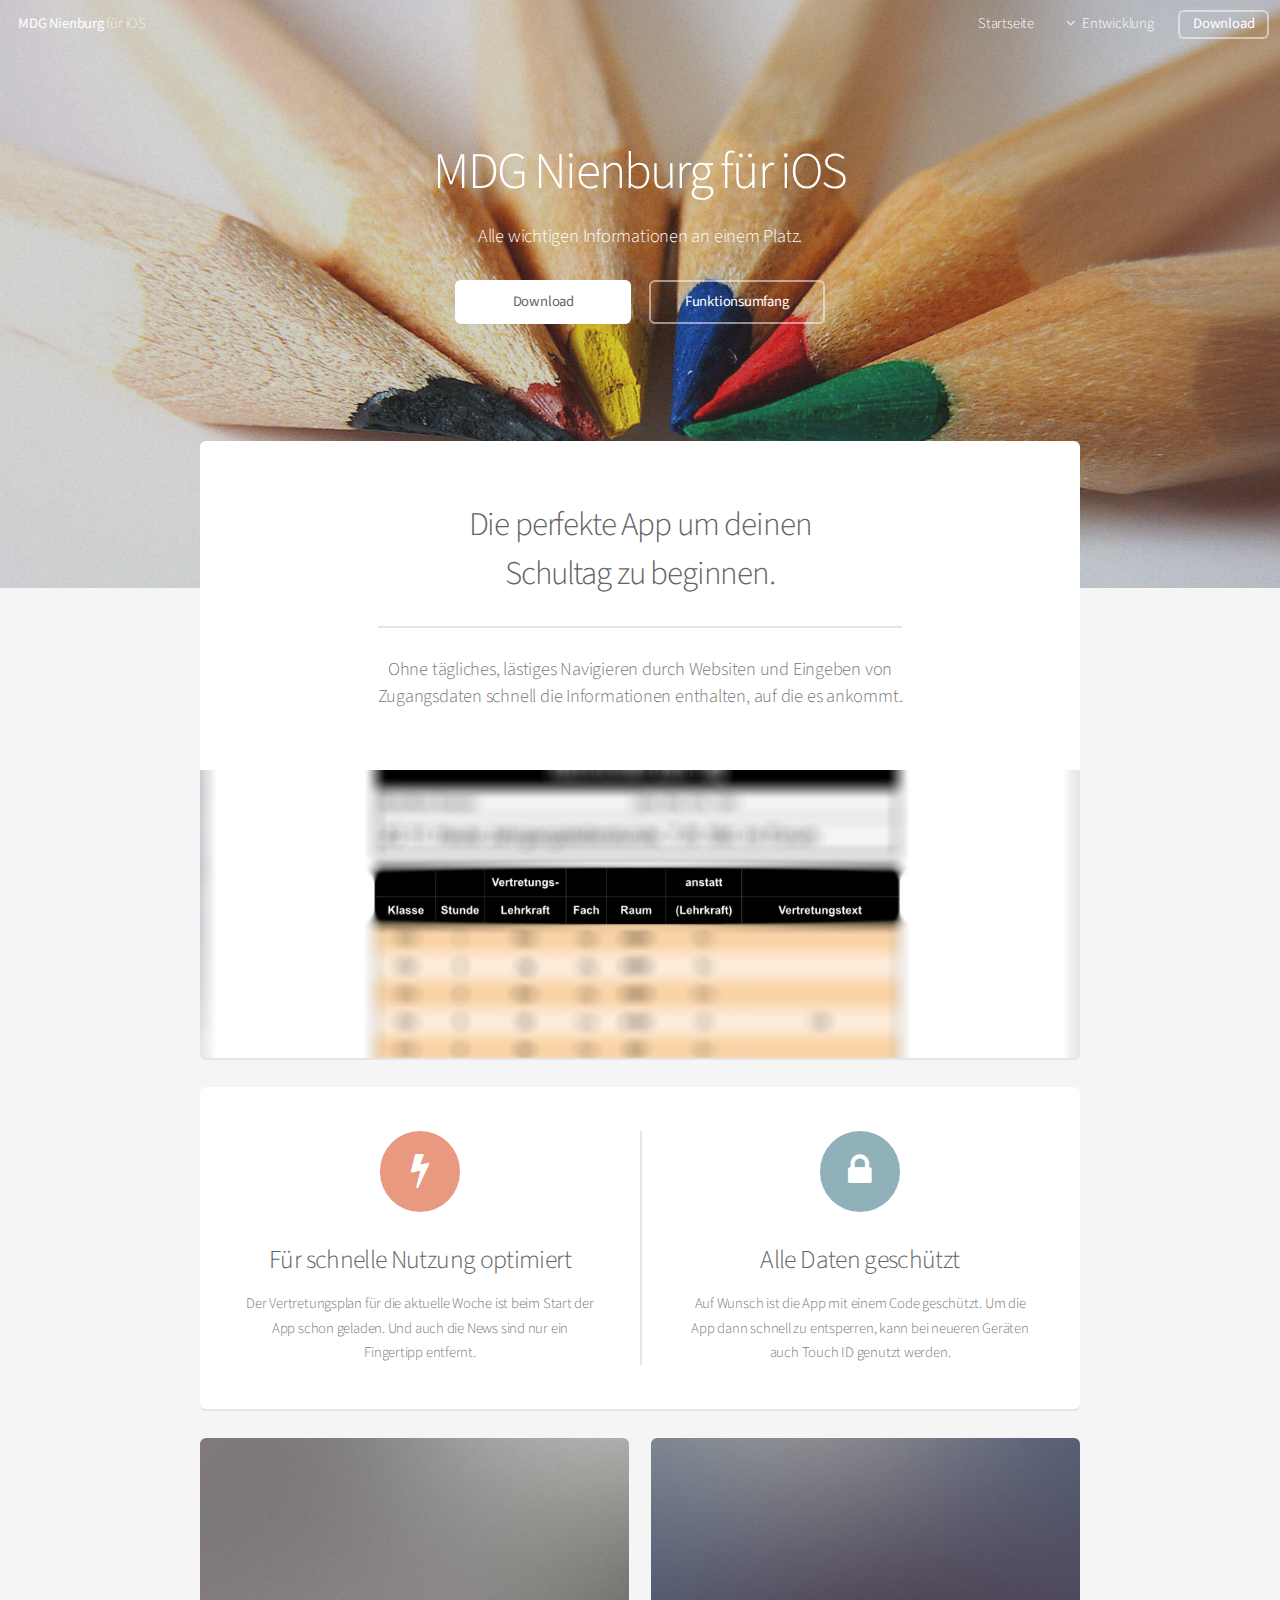
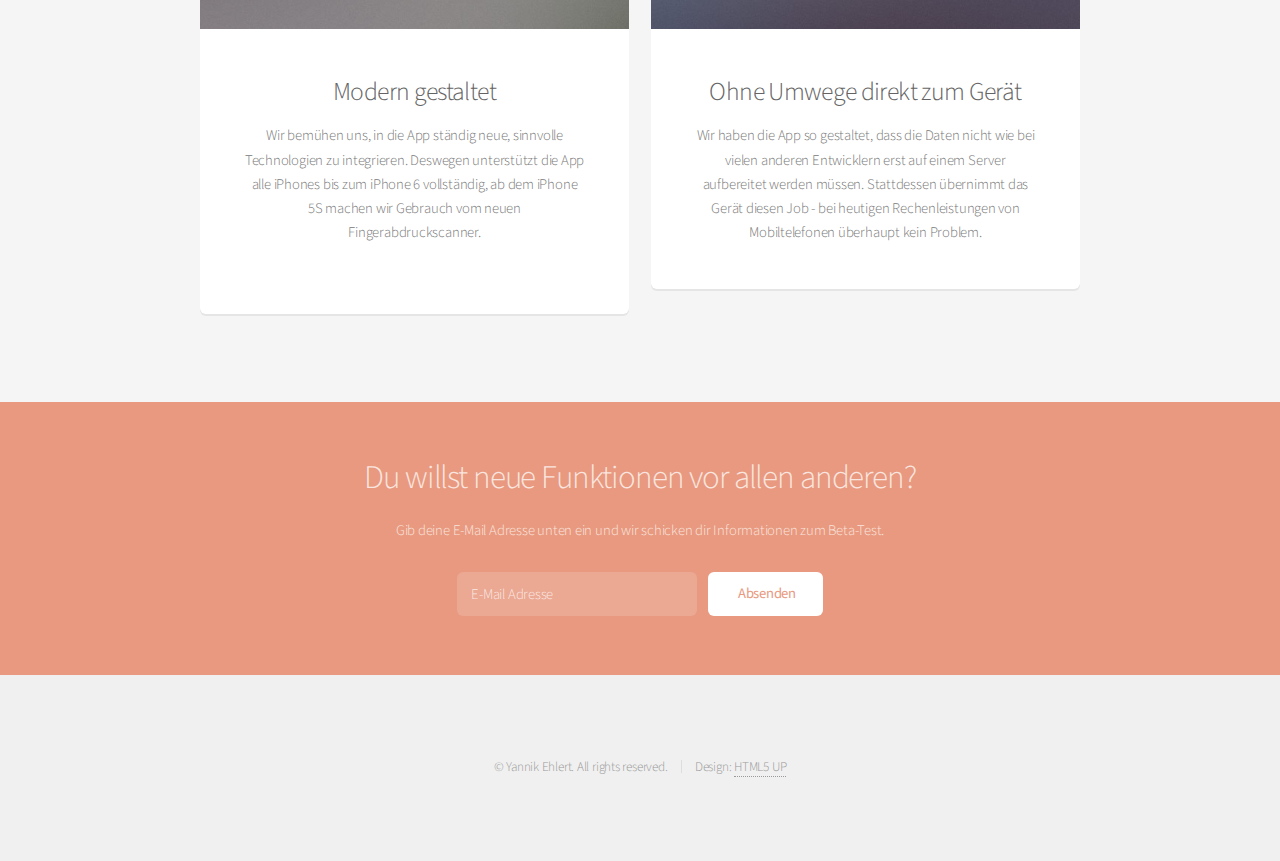
==== index.html @ 22f5733c "initial commit" ====
<!DOCTYPE HTML>
<!--
	Alpha by HTML5 UP
	html5up.net | @n33co
	Free for personal and commercial use under the CCA 3.0 license (html5up.net/license)
-->
<html>
	<head>
		<title>MDG Nienburg iOS App</title>
		<meta http-equiv="content-type" content="text/html; charset=utf-8" />
		<meta name="description" content="" />
		<meta name="keywords" content="" />
		<!--[if lte IE 8]><script src="css/ie/html5shiv.js"></script><![endif]-->
		<script src="js/jquery.min.js"></script>
		<script src="js/jquery.dropotron.min.js"></script>
		<script src="js/jquery.scrollgress.min.js"></script>
		<script src="js/skel.min.js"></script>
		<script src="js/skel-layers.min.js"></script>
		<script src="js/init.js"></script>
		<noscript>
			<link rel="stylesheet" href="css/skel.css" />
			<link rel="stylesheet" href="css/style.css" />
			<link rel="stylesheet" href="css/style-wide.css" />
		</noscript>
		<!--[if lte IE 8]><link rel="stylesheet" href="css/ie/v8.css" /><![endif]-->
	</head>
	<body class="landing">

		<!-- Header -->
			<header id="header" class="alt">
				<h1><a href="javascript:void(0)">MDG Nienburg</a> für iOS</h1>
				<nav id="nav">
					<ul>
						<li><a href="index.html">Startseite</a></li>
						<li>
							<a href="" class="icon fa-angle-down">Entwicklung</a>
							<ul>
								<li><a href="team.html">Team</a></li>
								<li><a href="contact.html">Funktionswünsche</a></li>
							</ul>
						</li>
						<li><a href="download.html" class="button">Download</a></li>
					</ul>
				</nav>
			</header>

		<!-- Banner -->
			<section id="banner">
				<h2>MDG Nienburg für iOS</h2>
				<p>Alle wichtigen Informationen an einem Platz.</p>
				<ul class="actions">
					<li><a href="download.html" class="button special">Download</a></li>
					<li><a href="#main" class="button">Funktionsumfang</a></li>
				</ul>
			</section>

		<!-- Main -->
			<section id="main" class="container">
		
				<section class="box special">
					<header class="major">
						<h2>Die perfekte App um deinen
						<br />
						Schultag zu beginnen.</h2>
						<p>Ohne tägliches, lästiges Navigieren durch Websiten und Eingeben von<br />
						Zugangsdaten schnell die Informationen enthalten, auf die es ankommt.</p>
					</header>
					<span class="image featured"><img src="images/pic01.jpg" alt="" /></span>
				</section>
						
				<section class="box special features">
					<div class="features-row">
						<section>
							<span class="icon major fa-bolt accent2"></span>
							<h3>Für schnelle Nutzung optimiert</h3>
							<p>Der Vertretungsplan für die aktuelle Woche ist beim Start der App schon geladen. Und auch die News sind nur ein Fingertipp entfernt.</p>
						</section>
						<section>
							<span class="icon major fa-lock accent4"></span>
							<h3>Alle Daten geschützt</h3>
							<p>Auf Wunsch ist die App mit einem Code geschützt. Um die App dann schnell zu entsperren, kann bei neueren Geräten auch Touch ID genutzt werden.</p>
						</section>
					</div>
				</section>
					
				<div class="row">
					<div class="6u">

						<section class="box special">
							<span class="image featured"><img src="images/pic02.jpg" alt="" /></span>
							<h3>Modern gestaltet</h3>
							<p>Wir bemühen uns, in die App ständig neue, sinnvolle Technologien zu integrieren. Deswegen unterstützt die App alle iPhones bis zum iPhone 6 vollständig, ab dem iPhone 5S machen wir Gebrauch vom neuen Fingerabdruckscanner.<br><br></p>
						</section>
						
					</div>
					<div class="6u">

						<section class="box special">
							<span class="image featured"><img src="images/pic03.jpg" alt="" /></span>
							<h3>Ohne Umwege direkt zum Gerät</h3>
							<p>Wir haben die App so gestaltet, dass die Daten nicht wie bei vielen anderen Entwicklern erst auf einem Server aufbereitet werden müssen. Stattdessen übernimmt das Gerät diesen Job - bei heutigen Rechenleistungen von Mobiltelefonen überhaupt kein Problem.</p>
						</section>

					</div>
				</div>

			</section>
			
		<!-- CTA -->
			<section id="cta">
				
				<h2>Du willst neue Funktionen vor allen anderen?</h2>
				<p>Gib deine E-Mail Adresse unten ein und wir schicken dir Informationen zum Beta-Test.</p>
				
				<form method="post" action="http://yanniks.de/email.php">
					<div class="row uniform half collapse-at-2">
						<div class="8u">
							<input type="email" name="email" id="email" placeholder="E-Mail Adresse" />
						</div>
						<div class="4u">
							<input type="submit" value="Absenden" class="fit" />
						</div>
					</div>
				</form>
				
			</section>
			
		<!-- Footer -->
			<footer id="footer">
				<!--<ul class="icons">
					li><a href="#" class="icon fa-twitter"><span class="label">Twitter</span></a></li>
					<li><a href="#" class="icon fa-facebook"><span class="label">Facebook</span></a></li>
					<li><a href="#" class="icon fa-github"><span class="label">Github</span></a></li>
				</ul>-->
				<ul class="copyright">
					<li>&copy; Yannik Ehlert. All rights reserved.</li><li>Design: <a href="http://html5up.net">HTML5 UP</a></li>
				</ul>
			</footer>

	</body>
</html>
---- css/skel.css ----
/* Resets (http://meyerweb.com/eric/tools/css/reset/ | v2.0 | 20110126 | License: none (public domain)) */

	html,body,div,span,applet,object,iframe,h1,h2,h3,h4,h5,h6,p,blockquote,pre,a,abbr,acronym,address,big,cite,code,del,dfn,em,img,ins,kbd,q,s,samp,small,strike,strong,sub,sup,tt,var,b,u,i,center,dl,dt,dd,ol,ul,li,fieldset,form,label,legend,table,caption,tbody,tfoot,thead,tr,th,td,article,aside,canvas,details,embed,figure,figcaption,footer,header,hgroup,menu,nav,output,ruby,section,summary,time,mark,audio,video{margin:0;padding:0;border:0;font-size:100%;font:inherit;vertical-align:baseline;}article,aside,details,figcaption,figure,footer,header,hgroup,menu,nav,section{display:block;}body{line-height:1;}ol,ul{list-style:none;}blockquote,q{quotes:none;}blockquote:before,blockquote:after,q:before,q:after{content:'';content:none;}table{border-collapse:collapse;border-spacing:0;}body{-webkit-text-size-adjust:none}

/* Box Model */

	*, *:before, *:after {
		-moz-box-sizing: border-box;
		-webkit-box-sizing: border-box;
		box-sizing: border-box;
	}

/* Container */

	body {
		/* min-width: (containers) */
		min-width: 60em;
	}

	.container {
		margin-left: auto;
		margin-right: auto;
		
		/* width: (containers) */
		width: 60em;
	}

	/* Modifiers */
	
		.container.small {
			/* width: (containers) * 0.75; */
			width: 45em;
		}

		.container.big {
			width: 100%;

			/* max-width: (containers) * 1.25; */
			max-width: 75em;

			/* min-width: (containers); */
			min-width: 60em;
		}

/* Grid */

	.\31 2u { width: 100% }
	.\31 1u { width: 91.6666666667% }
	.\31 0u { width: 83.3333333333% }
	.\39 u { width: 75% }
	.\38 u { width: 66.6666666667% }
	.\37 u { width: 58.3333333333% }
	.\36 u { width: 50% }
	.\35 u { width: 41.6666666667% }
	.\34 u { width: 33.3333333333% }
	.\33 u { width: 25% }
	.\32 u { width: 16.6666666667% }
	.\31 u { width: 8.3333333333% }
	.\-11u { margin-left: 91.6666666667% }
	.\-10u { margin-left: 83.3333333333% }
	.\-9u { margin-left: 75% }
	.\-8u { margin-left: 66.6666666667% }
	.\-7u { margin-left: 58.3333333333% }
	.\-6u { margin-left: 50% }
	.\-5u { margin-left: 41.6666666667% }
	.\-4u { margin-left: 33.3333333333% }
	.\-3u { margin-left: 25% }
	.\-2u { margin-left: 16.6666666667% }
	.\-1u { margin-left: 8.3333333333% }

	/* Rows */

		.row > * {
			float: left;
		}

		.row:after {
			content: '';
			display: block;
			clear: both;
			height: 0;
		}

		.row:first-child > * {
			padding-top: 0 !important;
		}

		/* Normal */

			.row > * {
				/* padding-left: (gutters.vertical) */
				padding-left: 2em;
			}

			.row + .row > * {
				/* padding: (gutters.horizontal) 0 0 (gutters.vertical) */
				padding: 0 0 0 2em;
			}

			.row {
				/* margin-left: -(gutters.vertical) */
				margin-left: -2em;
			}

			.row + .row.uniform > * {
				/* padding: (gutters.vertical) 0 0 (gutters.vertical) */
				padding: 0 0 0 2em;
			}

		/* Flush */

			.row.flush > * {
				padding-left: 0;
			}

			.row + .row.flush > * {
				padding: 0;
			}

			.row.flush {
				margin-left: 0;
			}

			.row + .row.uniform.flush > * {
				padding: 0;
			}

		/* Quarter */

			.row.quarter > * {
				/* padding-left: (gutters.vertical * 0.25) */
				padding-left: 0.5em;
			}

			.row + .row.quarter > * {
				/* padding: (gutters.horizontal * 0.25) 0 0 (gutters.vertical * 0.25) */
				padding: 0 0 0 0.5em;
			}

			.row.quarter {
				/* margin-left: -(gutters.vertical * 0.25) */
				margin-left: -0.5em;
			}

			.row + .row.uniform.quarter > * {
				/* padding: (gutters.vertical * 0.25) 0 0 (gutters.vertical * 0.25) */
				padding: 0 0 0 0.5em;
			}

		/* Half */

			.row.half > * {
				/* padding-left: (gutters.vertical * 0.5) */
				padding-left: 1em;
			}

			.row + .row.half > * {
				/* padding: (gutters.horizontal * 0.5) 0 0 (gutters.vertical * 0.5) */
				padding: 0 0 0 1em;
			}

			.row.half {
				/* margin-left: -(gutters.vertical * 0.5) */
				margin-left: -1em;
			}

			.row + .row.uniform.half > * {
				/* padding: (gutters.vertical * 0.5) 0 0 (gutters.vertical * 0.5) */
				padding: 0 0 0 1em;
			}

		/* One and (a) Half */

			.row.oneandhalf > * {
				/* padding-left: (gutters.vertical * 1.5) */
				padding-left: 3em;
			}

			.row + .row.oneandhalf > * {
				/* padding: (gutters.horizontal * 1.5) 0 0 (gutters.vertical * 1.5) */
				padding: 0 0 0 3em;
			}

			.row.oneandhalf {
				/* margin-left: -(gutters.vertical * 1.5) */
				margin-left: -3em;
			}

			.row + .row.uniform.oneandhalf > * {
				/* padding: (gutters.vertical * 1.5) 0 0 (gutters.vertical * 1.5) */
				padding: 0 0 0 3em;
			}

		/* Double */

			.row.double > * {
				/* padding-left: (gutters.vertical * 2) */
				padding-left: 4em;
			}

			.row + .row.double > * {
				/* padding: (gutters.horizontal * 2) 0 0 (gutters.vertical * 2) */
				padding: 0 0 0 4em;
			}

			.row.double {
				/* margin-left: -(gutters.vertical * 2) */
				margin-left: -4em;
			}

			.row + .row.uniform.double > * {
				/* padding: (gutters.vertical * 2) 0 0 (gutters.vertical * 2) */
				padding: 0 0 0 4em;
			}
---- css/style.css ----
@import url(font-awesome.min.css);
@import url("http://fonts.googleapis.com/css?family=Source+Sans+Pro:300,400,300italic,400italic");

/*
	Alpha by HTML5 UP
	html5up.net | @n33co
	Free for personal and commercial use under the CCA 3.0 license (html5up.net/license)
*/

/* Basic */

	body {
		background: #f5f5f5;
	}

	body, input, select, textarea {
		color: #777;
		font-family: "Source Sans Pro", sans-serif;
		font-size: 16pt;
		font-weight: 300;
		line-height: 1.65em;
		letter-spacing: -0.015em;
	}

	a {
		-moz-transition: color 0.2s ease-in-out, border-bottom-color 0.2s ease-in-out;
		-webkit-transition: color 0.2s ease-in-out, border-bottom-color 0.2s ease-in-out;
		-o-transition: color 0.2s ease-in-out, border-bottom-color 0.2s ease-in-out;
		-ms-transition: color 0.2s ease-in-out, border-bottom-color 0.2s ease-in-out;
		transition: color 0.2s ease-in-out, border-bottom-color 0.2s ease-in-out;
		border-bottom: dotted 1px;
		color: #e89980;
		text-decoration: none;
	}

		a:hover {
			border-bottom-color: transparent;
		}

	strong, b {
		color: #646464;
		font-weight: 400;
	}

	em, i {
		font-style: italic;
	}

	p {
		margin: 0 0 2em 0;
	}

	h1, h2, h3, h4, h5, h6 {
		color: #646464;
		font-weight: 300;
		line-height: 1em;
		margin: 0 0 0.5em 0;
	}

		h1 a, h2 a, h3 a, h4 a, h5 a, h6 a {
			color: inherit;
			text-decoration: none;
		}

	h2 {
		font-size: 2.25em;
		line-height: 1.5em;
		letter-spacing: -0.035em;
	}

	h3 {
		font-size: 1.75em;
		line-height: 1.5em;
		letter-spacing: -0.025em;
	}

	h4 {
		font-size: 1.1em;
		line-height: 1.5em;
		letter-spacing: 0;
	}

	h5 {
		font-size: 0.9em;
		line-height: 1.5em;
		letter-spacing: 0;
	}

	h6 {
		font-size: 0.7em;
		line-height: 1.5em;
		letter-spacing: 0;
	}

	sub {
		font-size: 0.8em;
		position: relative;
		top: 0.5em;
	}

	sup {
		font-size: 0.8em;
		position: relative;
		top: -0.5em;
	}

	hr {
		border: 0;
		border-bottom: solid 2px #e5e5e5;
		margin: 2em 0;
	}

		hr.major {
			margin: 3em 0;
		}

	blockquote {
		border-left: solid 4px #e5e5e5;
		font-style: italic;
		margin: 0 0 2em 0;
		padding: 0.5em 0 0.5em 2em;
	}

	pre {
		-webkit-overflow-scrolling: touch;
		background: #f8f8f8;
		border-radius: 6px;
		border: solid 1px #e5e5e5;
		font-family: monospace;
		font-size: 0.9em;
		line-height: 1.75em;
		margin: 0 0 2em 0;
		overflow-x: auto;
		padding: 1em 1.5em;
	}

	code {
		background: #f8f8f8;
		border-radius: 6px;
		border: solid 1px #e5e5e5;
		font-family: monospace;
		font-size: 0.9em;
		margin: 0 0.25em;
		padding: 0.25em 0.65em;
	}

	.align-left {
		text-align: left;
	}

	.align-center {
		text-align: center;
	}

	.align-right {
		text-align: right;
	}

/* Section/Article */

	section.special, article.special {
		text-align: center;
	}

	header p {
		color: #999;
		position: relative;
		margin: 0 0 1.5em 0;
		font-style: italic;
	}

	header h2 + p {
		font-size: 1.25em;
		margin-top: -1em;
		line-height: 1.5em;
	}

	header h3 + p {
		font-size: 1.1em;
		margin-top: -0.85em;
		line-height: 1.5em;
	}

	header h4 + p,
	header h5 + p,
	header h6 + p {
		font-size: 0.8em;
		margin-top: -0.5em;
		line-height: 1.5em;
	}

	header.major {
		padding: 1em 0;
		text-align: center;
	}

		header.major h2 {
			margin: 0;
		}

		header.major p {
			display: inline-block;
			border-top: solid 2px #e5e5e5;
			color: #777;
			margin: 1.5em 0 0 0;
			padding: 1.5em 0 0 0;
			font-style: normal;
		}

/* Form */

	form {
		margin: 0 0 2em 0;
	}

	label {
		color: #646464;
		display: block;
		font-size: 0.9em;
		font-weight: 300;
		margin: 0 0 1em 0;
	}

	input[type="text"],
	input[type="password"],
	input[type="email"],
	select,
	textarea {
		-moz-appearance: none;
		-webkit-appearance: none;
		-o-appearance: none;
		-ms-appearance: none;
		appearance: none;
		background: #f8f8f8;
		border-radius: 6px;
		border: solid 1px #e5e5e5;
		color: inherit;
		display: block;
		outline: 0;
		padding: 0 1em;
		text-decoration: none;
		width: 100%;
	}

		input[type="text"]:invalid,
		input[type="password"]:invalid,
		input[type="email"]:invalid,
		select:invalid,
		textarea:invalid {
			box-shadow: none;
		}

		input[type="text"]:focus,
		input[type="password"]:focus,
		input[type="email"]:focus,
		select:focus,
		textarea:focus {
			border-color: #e89980;
			box-shadow: 0 0 0 2px #e89980;
		}

	.select-wrapper {
		text-decoration: none;
		display: block;
		position: relative;
	}

		.select-wrapper:before {
			-moz-osx-font-smoothing: grayscale;
			-webkit-font-smoothing: antialiased;
			font-family: FontAwesome;
			font-style: normal;
			font-weight: normal;
			text-transform: none !important;
		}

		.select-wrapper:before {
			color: #e5e5e5;
			content: '\f078';
			display: block;
			height: 3em;
			line-height: 3em;
			pointer-events: none;
			position: absolute;
			right: 0;
			text-align: center;
			top: 0;
			width: 3em;
		}

		.select-wrapper select::-ms-expand {
			display: none;
		}

	input[type="text"],
	input[type="password"],
	input[type="email"],
	select {
		height: 3em;
	}

	textarea {
		padding: 0.75em 1em;
	}

	input[type="checkbox"],
	input[type="radio"] {
		-moz-appearance: none;
		-webkit-appearance: none;
		-o-appearance: none;
		-ms-appearance: none;
		appearance: none;
		display: block;
		float: left;
		margin-right: -2em;
		opacity: 0;
		width: 1em;
		z-index: -1;
	}

		input[type="checkbox"] + label,
		input[type="radio"] + label {
			text-decoration: none;
			color: #777;
			cursor: pointer;
			display: inline-block;
			font-size: 1em;
			font-weight: 300;
			padding-left: 2.55em;
			padding-right: 0.75em;
			position: relative;
		}

			input[type="checkbox"] + label:before,
			input[type="radio"] + label:before {
				-moz-osx-font-smoothing: grayscale;
				-webkit-font-smoothing: antialiased;
				font-family: FontAwesome;
				font-style: normal;
				font-weight: normal;
				text-transform: none !important;
			}

			input[type="checkbox"] + label:before,
			input[type="radio"] + label:before {
				background: #f8f8f8;
				border-radius: 6px;
				border: solid 1px #e5e5e5;
				content: '';
				display: inline-block;
				height: 1.8em;
				left: 0;
				line-height: 1.725em;
				position: absolute;
				text-align: center;
				top: 0;
				width: 1.8em;
			}

		input[type="checkbox"]:checked + label:before,
		input[type="radio"]:checked + label:before {
			background: #666;
			border-color: #666;
			color: #ffffff;
			content: '\f00c';
		}

		input[type="checkbox"]:focus + label:before,
		input[type="radio"]:focus + label:before {
			border-color: #e89980;
			box-shadow: 0 0 0 1px #e89980;
		}

	input[type="checkbox"] + label:before {
		border-radius: 6px;
	}

	input[type="radio"] + label:before {
		border-radius: 100%;
	}

	::-webkit-input-placeholder {
		color: #999 !important;
		opacity: 1.0;
	}

	:-moz-placeholder {
		color: #999 !important;
		opacity: 1.0;
	}

	::-moz-placeholder {
		color: #999 !important;
		opacity: 1.0;
	}

	:-ms-input-placeholder {
		color: #999 !important;
		opacity: 1.0;
	}

	.formerize-placeholder {
		color: #999 !important;
		opacity: 1.0;
	}

/* Box */

	.box {
		background: #fff;
		border-radius: 6px;
		box-shadow: 0 2px 0 0 #e5e5e5;
		margin: 0 0 2em 0;
		padding: 3em;
	}

		.box > :last-child {
			margin-bottom: 0;
		}

		.box.alt {
			background: none !important;
			border-radius: 0 !important;
			box-shadow: none !important;
			margin: 0 0 2em 0;
			padding: 0 !important;
		}

		.box.features .features-row {
			border-top: solid 2px #e5e5e5;
			position: relative;
		}

			.box.features .features-row:after {
				clear: both;
				content: '';
				display: block;
			}

			.box.features .features-row section {
				float: left;
				padding: 3em;
				width: 50%;
			}

				.box.features .features-row section :last-child {
					margin-bottom: 0;
				}

				.box.features .features-row section:nth-child(2n) {
					padding-right: 0;
				}

					.box.features .features-row section:nth-child(2n):before {
						background: #e5e5e5;
						content: '';
						display: block;
						height: 100%;
						margin-left: -3em;
						position: absolute;
						top: 0;
						width: 2px;
					}

				.box.features .features-row section:nth-child(2n-1) {
					padding-left: 0;
				}

			.box.features .features-row:first-child {
				border-top: 0;
			}

				.box.features .features-row:first-child section {
					padding-top: 0;
				}

			.box.features .features-row:last-child {
				padding-bottom: 0;
			}

				.box.features .features-row:last-child section {
					padding-bottom: 0;
				}

		.box.special {
			text-align: center;
		}

		.box .image.featured {
			border-radius: 0;
			display: block;
			margin: 3em 0 3em -3em;
			position: relative;
			width: calc(100% + 6em);
		}

			.box .image.featured img {
				border-radius: 0;
				display: block;
				width: 100%;
			}

			.box .image.featured:first-child {
				border-radius: 6px 6px 0 0;
				margin-bottom: 3em;
				margin-top: -3em;
			}

				.box .image.featured:first-child img {
					border-radius: 6px 6px 0 0;
				}

			.box .image.featured:last-child {
				border-radius: 0 0 6px 6px;
				margin-bottom: -3em;
				margin-top: 3em;
			}

				.box .image.featured:last-child img {
					border-radius: 0 0 6px 6px;
				}

/* Icon */

	.icon {
		text-decoration: none;
		border-bottom: none;
		position: relative;
	}

		.icon:before {
			-moz-osx-font-smoothing: grayscale;
			-webkit-font-smoothing: antialiased;
			font-family: FontAwesome;
			font-style: normal;
			font-weight: normal;
			text-transform: none !important;
		}

		.icon > .label {
			display: none;
		}

		.icon.major {
			background: #666;
			border-radius: 100%;
			color: #ffffff;
			cursor: default;
			display: inline-block;
			height: 5.5em;
			line-height: 5.5em;
			margin: 0 0 2em 0;
			width: 5.5em;
		}

			.icon.major:before {
				font-size: 2.5em;
			}

			.icon.major.accent1 {
				background: #666;
				color: #ffffff;
			}

			.icon.major.accent2 {
				background: #e89980;
				color: #ffffff;
			}

			.icon.major.accent3 {
				background: #7fcdb8;
				color: #ffffff;
			}

			.icon.major.accent4 {
				background: #90b0ba;
				color: #ffffff;
			}

			.icon.major.accent5 {
				background: #e5cb95;
				color: #ffffff;
			}

/* Image */

	.image {
		border-radius: 6px;
		border: 0;
		display: inline-block;
		position: relative;
	}

		.image img {
			border-radius: 6px;
			display: block;
		}

		.image.left {
			float: left;
			padding: 0 1.5em 1em 0;
			top: 0.25em;
		}

		.image.right {
			float: right;
			padding: 0 0 1em 1.5em;
			top: 0.25em;
		}

		.image.fit {
			display: block;
			margin: 0 0 2em 0;
			width: 100%;
		}

			.image.fit img {
				display: block;
				width: 100%;
			}

/* List */

	ol {
		list-style: decimal;
		margin: 0 0 2em 0;
		padding-left: 1.25em;
	}

		ol li {
			padding-left: 0.25em;
		}

	ul {
		list-style: disc;
		margin: 0 0 2em 0;
		padding-left: 1em;
	}

		ul li {
			padding-left: 0.5em;
		}

		ul.alt {
			list-style: none;
			padding-left: 0;
		}

			ul.alt li {
				border-top: solid 1px #e5e5e5;
				padding: 0.5em 0;
			}

				ul.alt li:first-child {
					border-top: 0;
					padding-top: 0;
				}

		ul.icons {
			cursor: default;
			list-style: none;
			padding-left: 0;
		}

			ul.icons li {
				display: inline-block;
				padding: 0 1.25em 0 0;
			}

				ul.icons li:last-child {
					padding-right: 0;
				}

				ul.icons li .icon {
					color: inherit;
				}

					ul.icons li .icon:before {
						font-size: 1.75em;
					}

		ul.actions {
			cursor: default;
			list-style: none;
			padding-left: 0;
		}

			ul.actions li {
				display: inline-block;
				padding: 0 1em 0 0;
				vertical-align: middle;
			}

				ul.actions li:last-child {
					padding-right: 0;
				}

			ul.actions.small li {
				padding: 0 0.5em 0 0;
			}

			ul.actions.vertical li {
				display: block;
				padding: 1em 0 0 0;
			}

				ul.actions.vertical li:first-child {
					padding-top: 0;
				}

				ul.actions.vertical li > * {
					margin-bottom: 0;
				}

			ul.actions.vertical.small li {
				padding: 0.5em 0 0 0;
			}

				ul.actions.vertical.small li:first-child {
					padding-top: 0;
				}

			ul.actions.fit {
				display: table;
				margin-left: -1em;
				padding: 0;
				table-layout: fixed;
				width: calc(100% + 1em);
			}

				ul.actions.fit li {
					display: table-cell;
					padding: 0 0 0 1em;
				}

					ul.actions.fit li > * {
						margin-bottom: 0;
					}

				ul.actions.fit.small {
					margin-left: -0.5em;
					width: calc(100% + 0.5em);
				}

					ul.actions.fit.small li {
						padding: 0 0 0 0.5em;
					}

	dl {
		margin: 0 0 2em 0;
	}

/* Table */

	.table-wrapper {
		-webkit-overflow-scrolling: touch;
		overflow-x: auto;
	}

	table {
		margin: 0 0 2em 0;
		width: 100%;
	}

		table tbody tr {
			border: solid 1px #e5e5e5;
			border-left: 0;
			border-right: 0;
		}

			table tbody tr:nth-child(2n + 1) {
				background-color: #f8f8f8;
			}

		table td {
			padding: 0.75em 0.75em;
		}

		table th {
			color: #646464;
			font-size: 0.9em;
			font-weight: 300;
			padding: 0 0.75em 0.75em 0.75em;
			text-align: left;
		}

		table thead {
			border-bottom: solid 2px #e5e5e5;
		}

		table tfoot {
			border-top: solid 2px #e5e5e5;
		}

		table.alt {
			border-collapse: separate;
		}

			table.alt tbody tr td {
				border: solid 1px #e5e5e5;
				border-left-width: 0;
				border-top-width: 0;
			}

				table.alt tbody tr td:first-child {
					border-left-width: 1px;
				}

			table.alt tbody tr:first-child td {
				border-top-width: 1px;
			}

			table.alt thead {
				border-bottom: 0;
			}

			table.alt tfoot {
				border-top: 0;
			}

/* Button */

	input[type="submit"],
	input[type="reset"],
	input[type="button"],
	.button {
		-moz-appearance: none;
		-webkit-appearance: none;
		-o-appearance: none;
		-ms-appearance: none;
		appearance: none;
		-moz-transition: background-color 0.2s ease-in-out, color 0.2s ease-in-out;
		-webkit-transition: background-color 0.2s ease-in-out, color 0.2s ease-in-out;
		-o-transition: background-color 0.2s ease-in-out, color 0.2s ease-in-out;
		-ms-transition: background-color 0.2s ease-in-out, color 0.2s ease-in-out;
		transition: background-color 0.2s ease-in-out, color 0.2s ease-in-out;
		background-color: #666;
		border-radius: 6px;
		border: 0;
		color: #ffffff;
		cursor: pointer;
		display: inline-block;
		font-weight: 400;
		height: 3em;
		line-height: 3em;
		padding: 0 2em;
		text-align: center;
		text-decoration: none;
		white-space: nowrap;
	}

		input[type="submit"]:hover,
		input[type="reset"]:hover,
		input[type="button"]:hover,
		.button:hover {
			background-color: #737373;
		}

		input[type="submit"]:active,
		input[type="reset"]:active,
		input[type="button"]:active,
		.button:active {
			background-color: #595959;
		}

		input[type="submit"].icon,
		input[type="reset"].icon,
		input[type="button"].icon,
		.button.icon {
			padding-left: 1.35em;
		}

			input[type="submit"].icon:before,
			input[type="reset"].icon:before,
			input[type="button"].icon:before,
			.button.icon:before {
				margin-right: 0.5em;
			}

		input[type="submit"].fit,
		input[type="reset"].fit,
		input[type="button"].fit,
		.button.fit {
			display: block;
			margin: 0 0 1em 0;
			width: 100%;
		}

		input[type="submit"].small,
		input[type="reset"].small,
		input[type="button"].small,
		.button.small {
			font-size: 0.8em;
			height: 2.7em;
			line-height: 2.7em;
		}

		input[type="submit"].big,
		input[type="reset"].big,
		input[type="button"].big,
		.button.big {
			font-size: 1.25em;
			height: 2.7em;
			line-height: 2.7em;
		}

		input[type="submit"].alt,
		input[type="reset"].alt,
		input[type="button"].alt,
		.button.alt {
			background-color: transparent;
			box-shadow: inset 0 0 0 2px #e5e5e5;
			color: #777;
		}

			input[type="submit"].alt:hover,
			input[type="reset"].alt:hover,
			input[type="button"].alt:hover,
			.button.alt:hover {
				background-color: #f8f8f8;
			}

			input[type="submit"].alt:active,
			input[type="reset"].alt:active,
			input[type="button"].alt:active,
			.button.alt:active {
				background-color: #f0f0f0;
			}

			input[type="submit"].alt.icon:before,
			input[type="reset"].alt.icon:before,
			input[type="button"].alt.icon:before,
			.button.alt.icon:before {
				color: #999;
			}

		input[type="submit"].special,
		input[type="reset"].special,
		input[type="button"].special,
		.button.special {
			background-color: #e89980;
			color: #ffffff !important;
		}

			input[type="submit"].special:hover,
			input[type="reset"].special:hover,
			input[type="button"].special:hover,
			.button.special:hover {
				background-color: #ecaa96;
			}

			input[type="submit"].special:active,
			input[type="reset"].special:active,
			input[type="button"].special:active,
			.button.special:active {
				background-color: #e4886a;
			}

		input[type="submit"].disabled, input[type="submit"]:disabled,
		input[type="reset"].disabled,
		input[type="reset"]:disabled,
		input[type="button"].disabled,
		input[type="button"]:disabled,
		.button.disabled,
		.button:disabled {
			background-color: #777 !important;
			box-shadow: inset 0 -0.15em 0 0 rgba(0, 0, 0, 0.15);
			color: #f5f5f5 !important;
			cursor: default;
			opacity: 0.25;
		}

/* Header */

	#skel-layers-wrapper {
		padding-top: 3em;
	}

	body.landing #skel-layers-wrapper {
		padding-top: 0;
	}
	@-moz-keyframes reveal-header { 0% { top: -5em; } 100% { top: 0; } }
	@-webkit-keyframes reveal-header { 0% { top: -5em; } 100% { top: 0; } }
	@-o-keyframes reveal-header { 0% { top: -5em; } 100% { top: 0; } }
	@-ms-keyframes reveal-header { 0% { top: -5em; } 100% { top: 0; } }
	@keyframes reveal-header { 0% { top: -5em; } 100% { top: 0; } }

	#header {
		background: #444;
		color: #bbb;
		cursor: default;
		height: 3.25em;
		left: 0;
		line-height: 3.25em;
		position: fixed;
		top: 0;
		width: 100%;
		z-index: 10000;
	}

		#header h1 {
			color: inherit;
			height: inherit;
			left: 1.25em;
			line-height: inherit;
			margin: 0;
			padding: 0;
			position: absolute;
			top: 0;
		}

			#header h1 a {
				color: #fff;
				font-weight: 400;
				border: 0;
			}

		#header nav {
			height: inherit;
			line-height: inherit;
			position: absolute;
			right: 0.75em;
			top: 0;
			vertical-align: middle;
		}

			#header nav > ul {
				list-style: none;
				margin: 0;
				padding-left: 0;
			}

				#header nav > ul > li {
					display: inline-block;
					padding-left: 0;
				}

					#header nav > ul > li > ul {
						display: none;
					}

					#header nav > ul > li a {
						display: inline-block;
						height: 2em;
						line-height: 1.95em;
						padding: 0 1em;
						border-radius: 6px;
					}

					#header nav > ul > li a:not(.button) {
						color: #fff;
						display: inline-block;
						text-decoration: none;
						border: 0;
					}

						#header nav > ul > li a:not(.button).icon:before {
							color: #999;
							margin-right: 0.5em;
						}

					#header nav > ul > li:first-child {
						margin-left: 0;
					}

					#header nav > ul > li.active a:not(.button) {
						background-color: rgba(153, 153, 153, 0.25);
					}

					#header nav > ul > li .button {
						margin: 0 0 0 0.5em;
						position: relative;
					}

		#header input[type="submit"],
		#header input[type="reset"],
		#header input[type="button"],
		#header .button {
			background-color: transparent;
			box-shadow: inset 0 0 0 2px #999;
			color: #fff;
		}

			#header input[type="submit"]:hover,
			#header input[type="reset"]:hover,
			#header input[type="button"]:hover,
			#header .button:hover {
				background-color: rgba(153, 153, 153, 0.25);
			}

			#header input[type="submit"]:active,
			#header input[type="reset"]:active,
			#header input[type="button"]:active,
			#header .button:active {
				background-color: rgba(153, 153, 153, 0.5);
			}

		#header .container {
			position: relative;
		}

			#header .container h1 {
				left: 0;
			}

			#header .container nav {
				right: 0;
			}

		#header.reveal {
			-moz-animation: reveal-header 0.5s;
			-webkit-animation: reveal-header 0.5s;
			-o-animation: reveal-header 0.5s;
			-ms-animation: reveal-header 0.5s;
			animation: reveal-header 0.5s;
		}

		#header.alt {
			-moz-animation: none;
			-webkit-animation: none;
			-o-animation: none;
			-ms-animation: none;
			animation: none;
			background: none;
			color: rgba(255, 255, 255, 0.75);
			position: absolute;
		}

			#header.alt nav > ul > li a:not(.button).icon:before {
				color: rgba(255, 255, 255, 0.75);
			}

			#header.alt nav > ul > li.active a:not(.button) {
				background-color: rgba(255, 255, 255, 0.2);
			}

			#header.alt input[type="submit"],
			#header.alt input[type="reset"],
			#header.alt input[type="button"],
			#header.alt .button {
				box-shadow: inset 0 0 0 2px rgba(255, 255, 255, 0.5);
			}

				#header.alt input[type="submit"]:hover,
				#header.alt input[type="reset"]:hover,
				#header.alt input[type="button"]:hover,
				#header.alt .button:hover {
					background-color: rgba(255, 255, 255, 0.1);
				}

				#header.alt input[type="submit"]:active,
				#header.alt input[type="reset"]:active,
				#header.alt input[type="button"]:active,
				#header.alt .button:active {
					background-color: rgba(255, 255, 255, 0.2);
				}

	.dropotron {
		background: #fff;
		border-radius: 6px;
		box-shadow: 0 2px 0 0 rgba(0, 0, 0, 0.065), inset 0 -1px 0 0 #fff, inset 0 0 0 1px rgba(229, 229, 229, 0.5);
		list-style: none;
		margin: calc(-0.5em + 1px) 0 0 1px;
		padding: 0.5em 0;
		width: 11em;
	}

		.dropotron li {
			padding: 0;
		}

			.dropotron li a, .dropotron li span {
				-moz-transition: none;
				-webkit-transition: none;
				-o-transition: none;
				-ms-transition: none;
				transition: none;
				border: 0;
				border-top: solid 1px #f2f2f2;
				color: inherit;
				display: block;
				padding: 0.15em 1em;
			}

			.dropotron li:first-child > a, .dropotron li:first-child > span {
				border-top: 0;
			}

			.dropotron li.active > a, .dropotron li.active > span, .dropotron li:hover > a, .dropotron li:hover > span {
				background: #e89980;
				color: #ffffff;
			}

		.dropotron.level-0 {
			font-size: 0.9em;
			margin: 1em 0 0 0;
		}

			.dropotron.level-0:before {
				-moz-transform: rotate(45deg);
				-webkit-transform: rotate(45deg);
				-o-transform: rotate(45deg);
				-ms-transform: rotate(45deg);
				transform: rotate(45deg);
				background: #fff;
				border: solid 1px rgba(229, 229, 229, 0.5);
				border-bottom: 0;
				border-right: 0;
				box-shadow: -0.25em -0.125em 0.125em 0 rgba(0, 0, 0, 0.015);
				content: '';
				display: block;
				height: 0.75em;
				position: absolute;
				right: 1.25em;
				top: -0.375em;
				width: 0.75em;
				z-index: 0;
			}

/* Banner */

	#banner {
		background-attachment: scroll,							fixed;
		background-color: #666;
		background-image: url("images/overlay.png"), url("../images/banner.jpg");
		background-position: top left,						center center;
		background-repeat: repeat,							no-repeat;
		background-size: auto,							cover;
		color: #fff;
		padding: 12em 0 20em 0;
		text-align: center;
	}

		#banner :last-child {
			margin-bottom: 0;
		}

		#banner h2, #banner h3, #banner h4, #banner h5, #banner h6 {
			color: #fff;
		}

		#banner h2 {
			font-size: 3.5em;
			line-height: 1em;
			margin: 0 0 0.5em 0;
			padding: 0;
		}

		#banner p {
			font-size: 1.25em;
			margin-bottom: 1.75em;
		}

		#banner input[type="submit"],
		#banner input[type="reset"],
		#banner input[type="button"],
		#banner .button {
			background-color: transparent;
			box-shadow: inset 0 0 0 2px rgba(255, 255, 255, 0.5);
			color: #fff;
			min-width: 12em;
		}

			#banner input[type="submit"]:hover,
			#banner input[type="reset"]:hover,
			#banner input[type="button"]:hover,
			#banner .button:hover {
				background-color: rgba(255, 255, 255, 0.1);
			}

			#banner input[type="submit"]:active,
			#banner input[type="reset"]:active,
			#banner input[type="button"]:active,
			#banner .button:active {
				background-color: rgba(255, 255, 255, 0.2);
			}

			#banner input[type="submit"].special,
			#banner input[type="reset"].special,
			#banner input[type="button"].special,
			#banner .button.special {
				background: #fff;
				color: #666 !important;
			}

/* Main */

	#main {
		padding: 4em 0;
	}

		#main > header {
			text-align: center;
			margin: 0 0 3em 0;
		}

			#main > header h2 {
				font-size: 2.75em;
				margin: 0;
			}

			#main > header p {
				border-top: solid 2px #e5e5e5;
				color: #777;
				display: inline-block;
				font-style: normal;
				margin: 1em 0 0 0;
				padding: 1em 0 1.25em 0;
			}

	body.landing #main {
		margin-top: -14em;
	}

/* Footer */

	#footer {
		background: #f0f0f0;
		padding: 4em 0 6em 0;
		text-align: center;
	}

		#footer .icons a {
			-moz-transition: opacity 0.2s ease-in-out;
			-webkit-transition: opacity 0.2s ease-in-out;
			-o-transition: opacity 0.2s ease-in-out;
			-ms-transition: opacity 0.2s ease-in-out;
			transition: opacity 0.2s ease-in-out;
			opacity: 0.35;
		}

			#footer .icons a:hover {
				opacity: 0.75;
			}

		#footer .copyright {
			color: #999;
			font-size: 0.9em;
			line-height: 1em;
			margin: 2em 0 0 0;
			padding: 0;
			text-align: center;
		}

			#footer .copyright a {
				color: inherit;
			}

			#footer .copyright li {
				border-left: solid 1px #dddddd;
				display: inline-block;
				list-style: none;
				margin-left: 1em;
				padding-left: 1em;
			}

				#footer .copyright li:first-child {
					border-left: 0;
					margin-left: 0;
					padding-left: 0;
				}

/* CTA */

	#cta {
		background: #e89980;
		color: #f9e5df;
		padding: 3.5em 0 4em 0;
		text-align: center;
	}

		#cta h2, #cta h3, #cta h4, #cta h5, #cta h6 {
			color: inherit;
		}

		#cta form {
			margin: 0 auto;
			max-width: 100%;
			width: 25em;
		}

		#cta input[type="submit"],
		#cta input[type="reset"],
		#cta input[type="button"],
		#cta .button {
			box-shadow: none;
			background: #fff;
			color: #e89980;
		}

		#cta input[type="text"],
		#cta input[type="password"],
		#cta input[type="email"],
		#cta select,
		#cta textarea {
			color: #ffffff;
			background: rgba(255, 255, 255, 0.15);
			border: 0;
		}

			#cta input[type="text"]:focus,
			#cta input[type="password"]:focus,
			#cta input[type="email"]:focus,
			#cta select:focus,
			#cta textarea:focus {
				box-shadow: inset 0 0 0 2px #fff;
			}

		#cta ::-webkit-input-placeholder {
			color: rgba(255, 255, 255, 0.75) !important;
		}

		#cta :-moz-placeholder {
			color: rgba(255, 255, 255, 0.75) !important;
		}

		#cta ::-moz-placeholder {
			color: rgba(255, 255, 255, 0.75) !important;
		}

		#cta :-ms-input-placeholder {
			color: rgba(255, 255, 255, 0.75) !important;
		}

		#cta .formerize-placeholder {
			color: rgba(255, 255, 255, 0.75) !important;
		}
---- css/style-wide.css ----
/*
	Alpha by HTML5 UP
	html5up.net | @n33co
	Free for personal and commercial use under the CCA 3.0 license (html5up.net/license)
*/

/* Basic */

	body, input, select, textarea {
		font-size: 13pt;
	}

/* Banner */

	#banner {
		padding: 10em 0 18em 0;
	}
---- css/ie/v8.css ----
/*
	Alpha by HTML5 UP
	html5up.net | @n33co
	Free for personal and commercial use under the CCA 3.0 license (html5up.net/license)
*/

/* Basic */

	pre, code {
		position: relative;
		-ms-behavior: url("css/ie/PIE.htc");
	}

/* Form */

	input[type="text"],
	input[type="password"],
	input[type="email"],
	select,
	textarea {
		position: relative;
		-ms-behavior: url("css/ie/PIE.htc");
		line-height: 3em;
	}

	input[type="checkbox"],
	input[type="radio"] {
		opacity: 1;
		z-index: auto;
	}

		input[type="checkbox"] + label:before,
		input[type="radio"] + label:before {
			display: none;
		}

/* Button */

	input[type="submit"],
	input[type="reset"],
	input[type="button"],
	.button {
		position: relative;
		-ms-behavior: url("css/ie/PIE.htc");
	}

		input[type="submit"].alt,
		input[type="reset"].alt,
		input[type="button"].alt,
		.button.alt {
			border: solid 2px #e5e5e5;
		}

/* Box */

	.box {
		position: relative;
		-ms-behavior: url("css/ie/PIE.htc");
	}

		.box .image.featured {
			margin: 2em 0;
			width: 100%;
		}

/* Icon */

	.icon.major {
		position: relative;
		-ms-behavior: url("css/ie/PIE.htc");
	}

/* Image */

	.image {
		position: relative;
		-ms-behavior: url("css/ie/PIE.htc");
	}

		.image img {
			position: relative;
			-ms-behavior: url("css/ie/PIE.htc");
		}

/* Header */

	#header nav > ul > li a {
		color: #fff;
		display: inline-block;
		text-decoration: none;
		border: 0;
	}

		#header nav > ul > li a.icon:before {
			color: #fff;
			margin-right: 0.5em;
		}

	#header.alt {
		color: #fff;
	}

		#header.alt nav > ul > li a:not(.button).icon:before {
			color: rgba(255, 255, 255, 0.75);
		}

		#header.alt nav > ul > li.active a:not(.button) {
			background-color: rgba(255, 255, 255, 0.2);
		}

	.dropotron {
		border: solid 1px #e5e5e5;
	}

		.dropotron.level-0 {
			margin-top: 0;
		}

			.dropotron.level-0:before {
				display: none;
			}

/* Banner */

	#banner {
		background-attachment: scroll;
		background-image: url("../../images/banner.jpg");
		background-position: auto;
		background-repeat: no-repeat;
		background-size: cover;
		-ms-behavior: url("css/ie/backgroundsize.min.htc");
	}

		#banner input[type="submit"],
		#banner input[type="reset"],
		#banner input[type="button"],
		#banner .button {
			border: solid 2px #fff;
		}

/* Main */

	#main {
		position: relative;
		z-index: 1;
	}

/* CTA */

	#cta input[type="text"],
	#cta input[type="password"],
	#cta input[type="email"],
	#cta select,
	#cta textarea {
		background: #e89980;
		border: solid 2px #fff;
	}

	#cta .formerize-placeholder {
		color: #fff !important;
	}
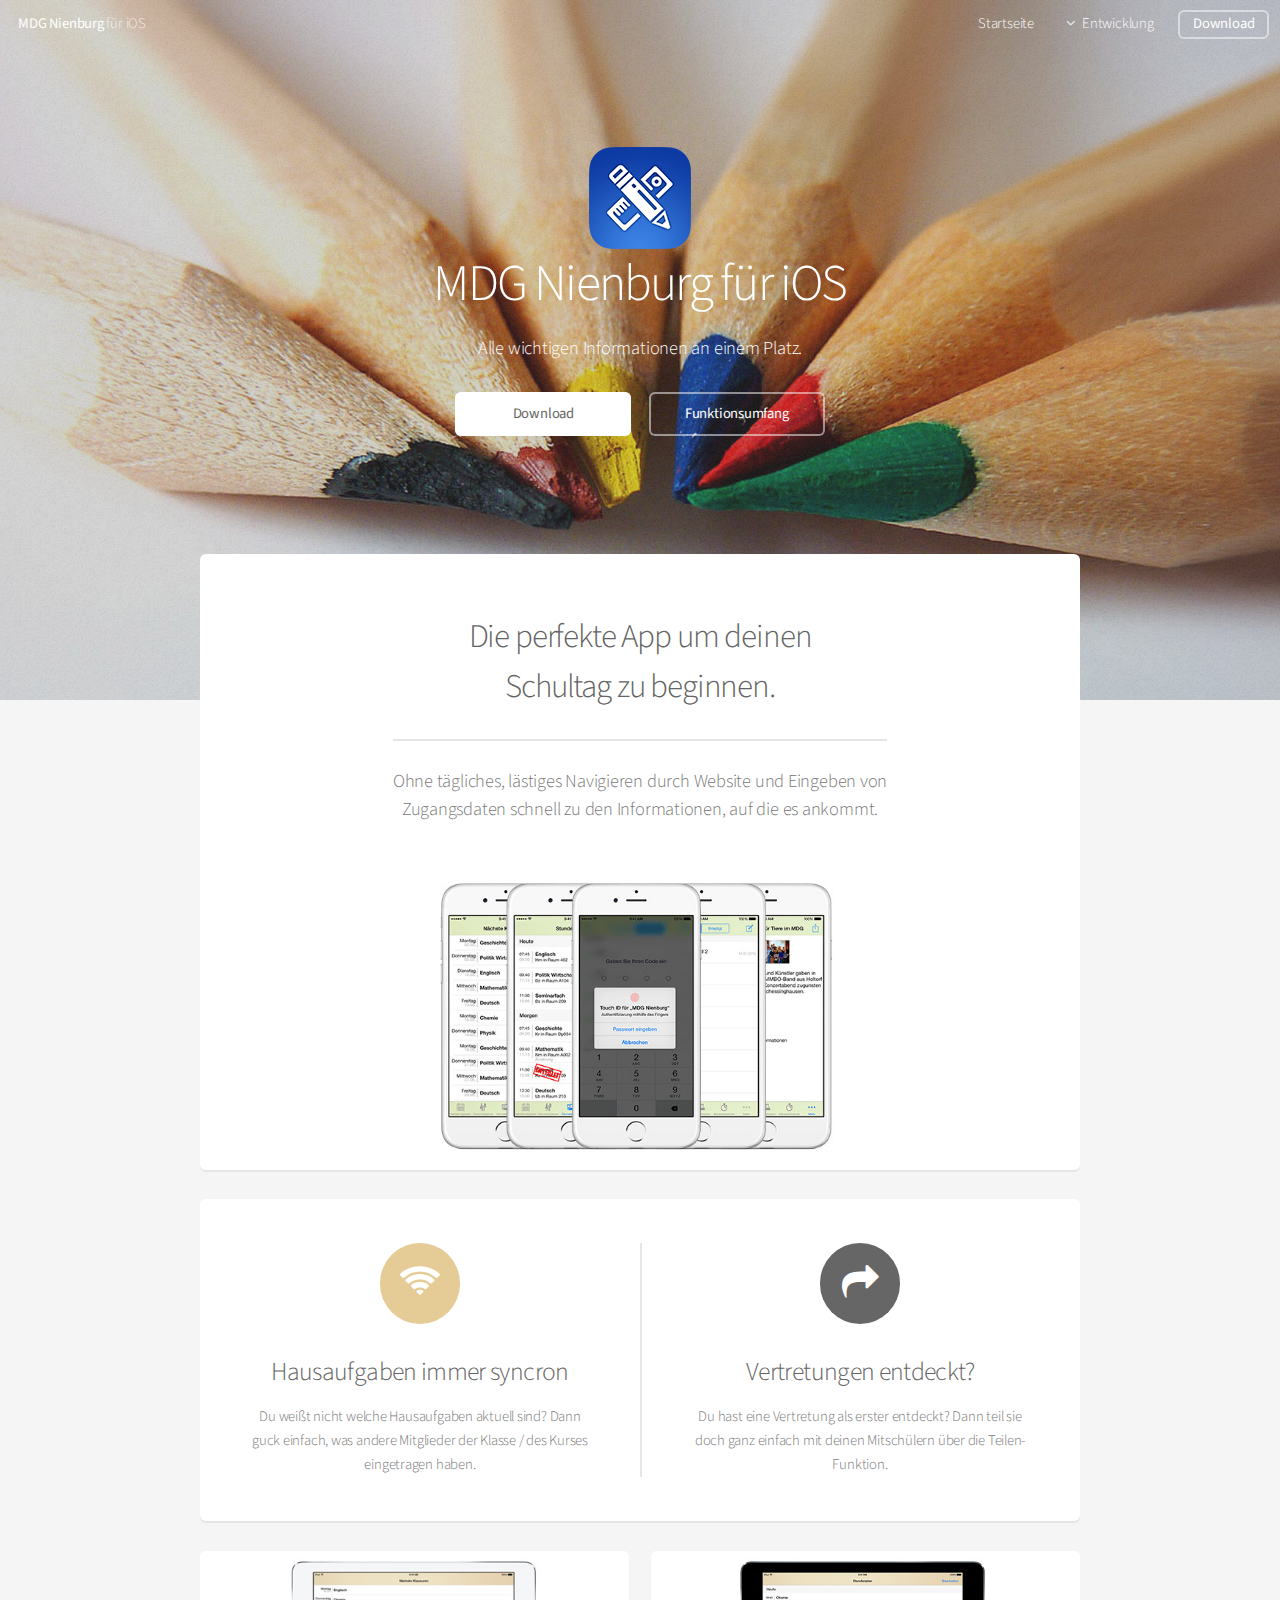
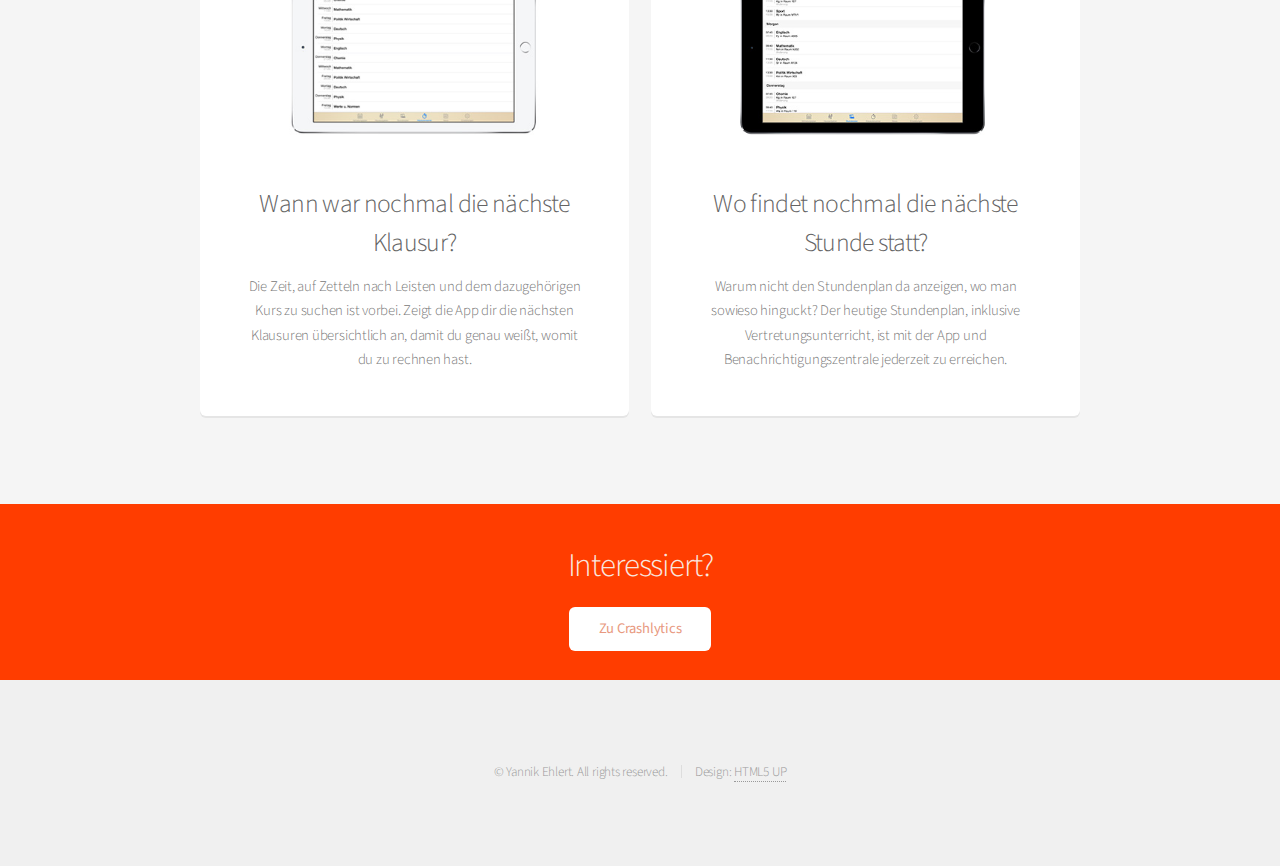
==== commit ee5c8bae: "new features new website" ====
--- a/index.html
+++ b/index.html
@@ -36,7 +36,7 @@
 							<a href="" class="icon fa-angle-down">Entwicklung</a>
 							<ul>
 								<li><a href="team.html">Team</a></li>
-								<li><a href="contact.html">Funktionswünsche</a></li>
+								<li><a href="contact.html">Funktionswunsch / Bugs</a></li>
 							</ul>
 						</li>
 						<li><a href="download.html" class="button">Download</a></li>
@@ -46,7 +46,7 @@
 
 		<!-- Banner -->
 			<section id="banner">
-				<h2>MDG Nienburg für iOS</h2>
+				<h2><img src="images/AppIcon.png"><br>MDG Nienburg für iOS</h2>
 				<p>Alle wichtigen Informationen an einem Platz.</p>
 				<ul class="actions">
 					<li><a href="download.html" class="button special">Download</a></li>
@@ -62,8 +62,8 @@
 						<h2>Die perfekte App um deinen
 						<br />
 						Schultag zu beginnen.</h2>
-						<p>Ohne tägliches, lästiges Navigieren durch Websiten und Eingeben von<br />
-						Zugangsdaten schnell die Informationen enthalten, auf die es ankommt.</p>
+						<p>Ohne tägliches, lästiges Navigieren durch Website und Eingeben von<br />
+						Zugangsdaten schnell zu den Informationen, auf die es ankommt.</p>
 					</header>
 					<span class="image featured"><img src="images/pic01.jpg" alt="" /></span>
 				</section>
@@ -71,14 +71,14 @@
 				<section class="box special features">
 					<div class="features-row">
 						<section>
-							<span class="icon major fa-bolt accent2"></span>
-							<h3>Für schnelle Nutzung optimiert</h3>
-							<p>Der Vertretungsplan für die aktuelle Woche ist beim Start der App schon geladen. Und auch die News sind nur ein Fingertipp entfernt.</p>
+							<span class="icon major fa-wifi accent5"></span>
+							<h3>Hausaufgaben immer syncron</h3>
+							<p>Du weißt nicht welche Hausaufgaben aktuell sind? Dann guck einfach, was andere Mitglieder der Klasse / des Kurses eingetragen haben.</p>
 						</section>
 						<section>
-							<span class="icon major fa-lock accent4"></span>
-							<h3>Alle Daten geschützt</h3>
-							<p>Auf Wunsch ist die App mit einem Code geschützt. Um die App dann schnell zu entsperren, kann bei neueren Geräten auch Touch ID genutzt werden.</p>
+							<span class="icon major fa-share accent1"></span>
+							<h3>Vertretungen entdeckt?</h3>
+							<p>Du hast eine Vertretung als erster entdeckt? Dann teil sie doch ganz einfach mit deinen Mitschülern über die Teilen-Funktion.</p>
 						</section>
 					</div>
 				</section>
@@ -88,8 +88,8 @@
 
 						<section class="box special">
 							<span class="image featured"><img src="images/pic02.jpg" alt="" /></span>
-							<h3>Modern gestaltet</h3>
-							<p>Wir bemühen uns, in die App ständig neue, sinnvolle Technologien zu integrieren. Deswegen unterstützt die App alle iPhones bis zum iPhone 6 vollständig, ab dem iPhone 5S machen wir Gebrauch vom neuen Fingerabdruckscanner.<br><br></p>
+							<h3>Wann war nochmal die nächste Klausur?</h3>
+							<p>Die Zeit, auf Zetteln nach Leisten und dem dazugehörigen Kurs zu suchen ist vorbei. Zeigt die App dir die nächsten Klausuren übersichtlich an, damit du genau weißt, womit du zu rechnen hast.</p>
 						</section>
 						
 					</div>
@@ -97,8 +97,8 @@
 
 						<section class="box special">
 							<span class="image featured"><img src="images/pic03.jpg" alt="" /></span>
-							<h3>Ohne Umwege direkt zum Gerät</h3>
-							<p>Wir haben die App so gestaltet, dass die Daten nicht wie bei vielen anderen Entwicklern erst auf einem Server aufbereitet werden müssen. Stattdessen übernimmt das Gerät diesen Job - bei heutigen Rechenleistungen von Mobiltelefonen überhaupt kein Problem.</p>
+							<h3>Wo findet nochmal die nächste Stunde statt?</h3>
+							<p>Warum nicht den Stundenplan da anzeigen, wo man sowieso hinguckt? Der heutige Stundenplan, inklusive Vertretungsunterricht, ist mit der App und Benachrichtigungszentrale jederzeit zu erreichen.</p>
 						</section>
 
 					</div>
@@ -108,20 +108,8 @@
 			
 		<!-- CTA -->
 			<section id="cta">
-				
-				<h2>Du willst neue Funktionen vor allen anderen?</h2>
-				<p>Gib deine E-Mail Adresse unten ein und wir schicken dir Informationen zum Beta-Test.</p>
-				
-				<form method="post" action="http://yanniks.de/email.php">
-					<div class="row uniform half collapse-at-2">
-						<div class="8u">
-							<input type="email" name="email" id="email" placeholder="E-Mail Adresse" />
-						</div>
-						<div class="4u">
-							<input type="submit" value="Absenden" class="fit" />
-						</div>
-					</div>
-				</form>
+				<h2>Interessiert?</h2>
+				<a href="https://betas.to/vmzWyxJu" class="button">Zu Crashlytics</a>
 				
 			</section>
 			
--- a/css/style.css
+++ b/css/style.css
@@ -1,5 +1,5 @@
 @import url(font-awesome.min.css);
-@import url("http://fonts.googleapis.com/css?family=Source+Sans+Pro:300,400,300italic,400italic");
+@import url("https://fonts.googleapis.com/css?family=Source+Sans+Pro:300,400,300italic,400italic");
 
 /*
 	Alpha by HTML5 UP
@@ -1363,9 +1363,9 @@
 /* CTA */
 
 	#cta {
-		background: #e89980;
+		background: #ff3d00;
 		color: #f9e5df;
-		padding: 3.5em 0 4em 0;
+		padding: 2.5em 0 2em 0;
 		text-align: center;
 	}
 
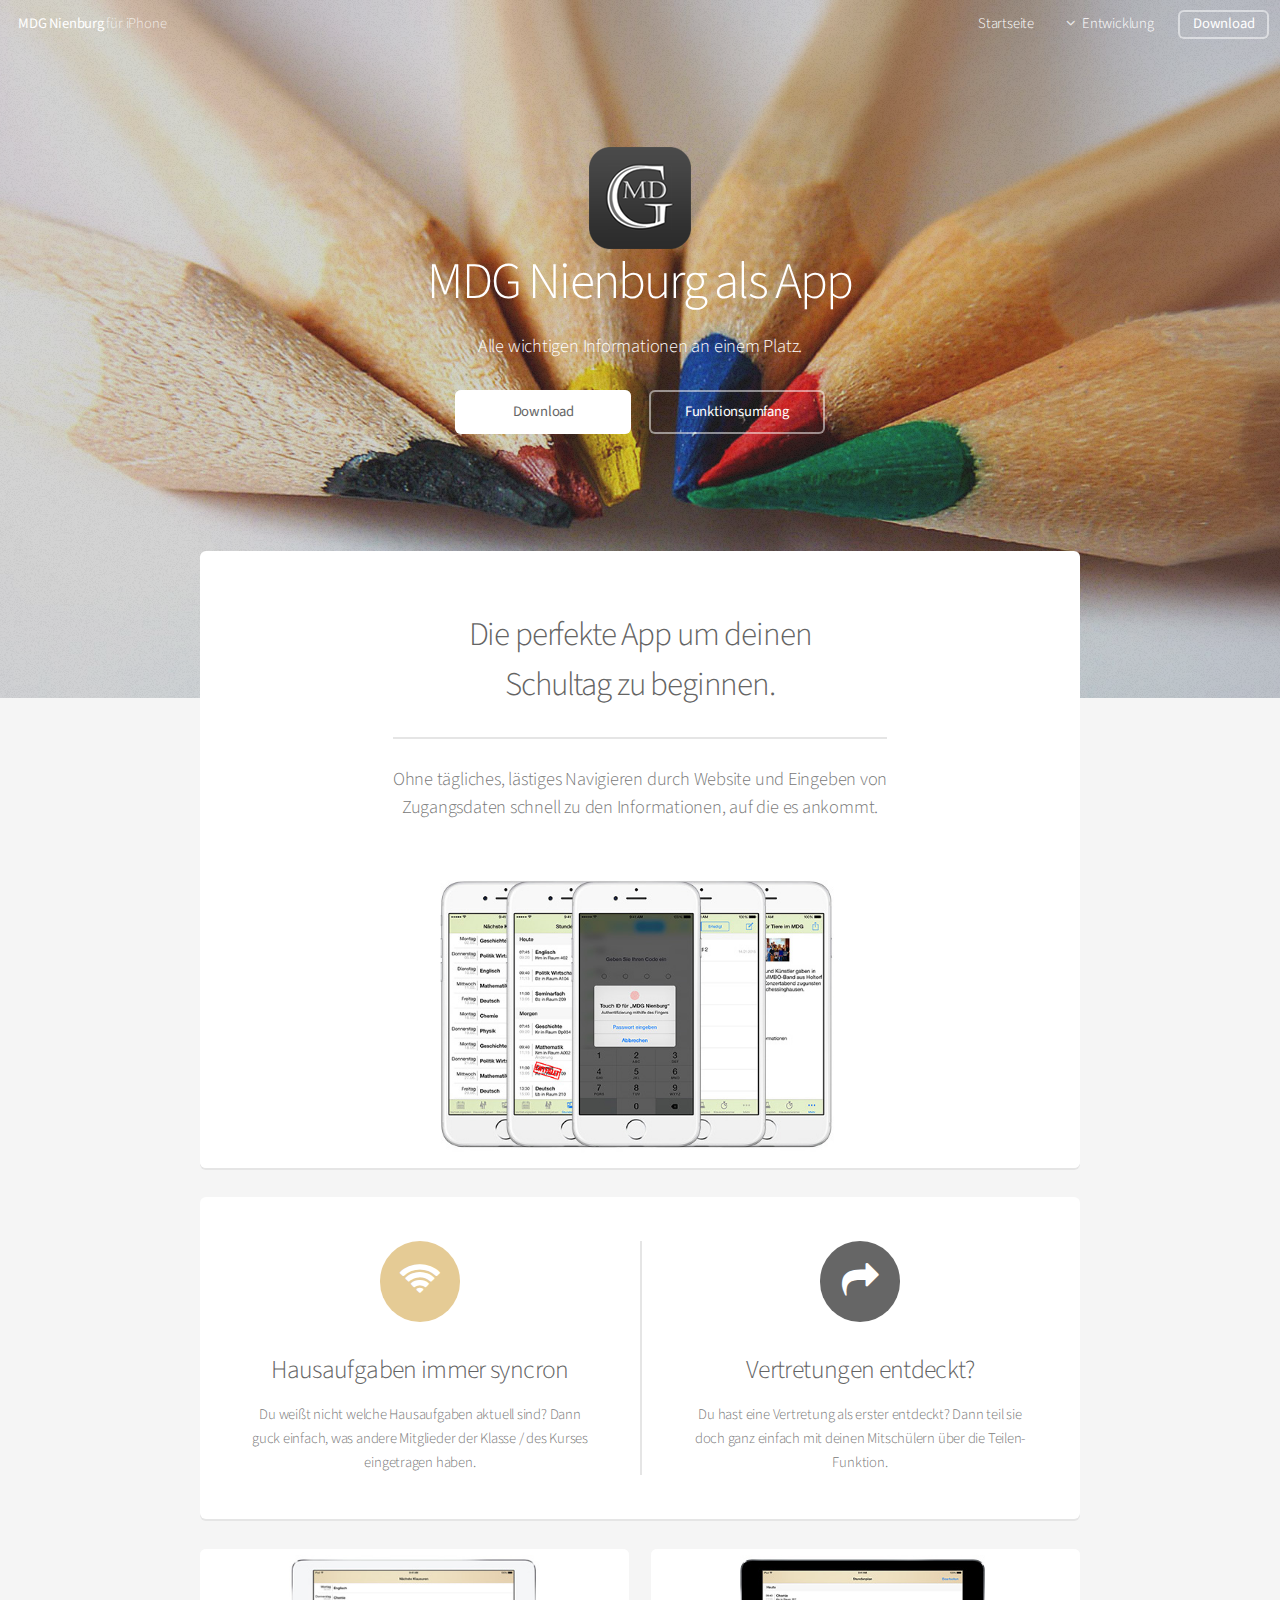
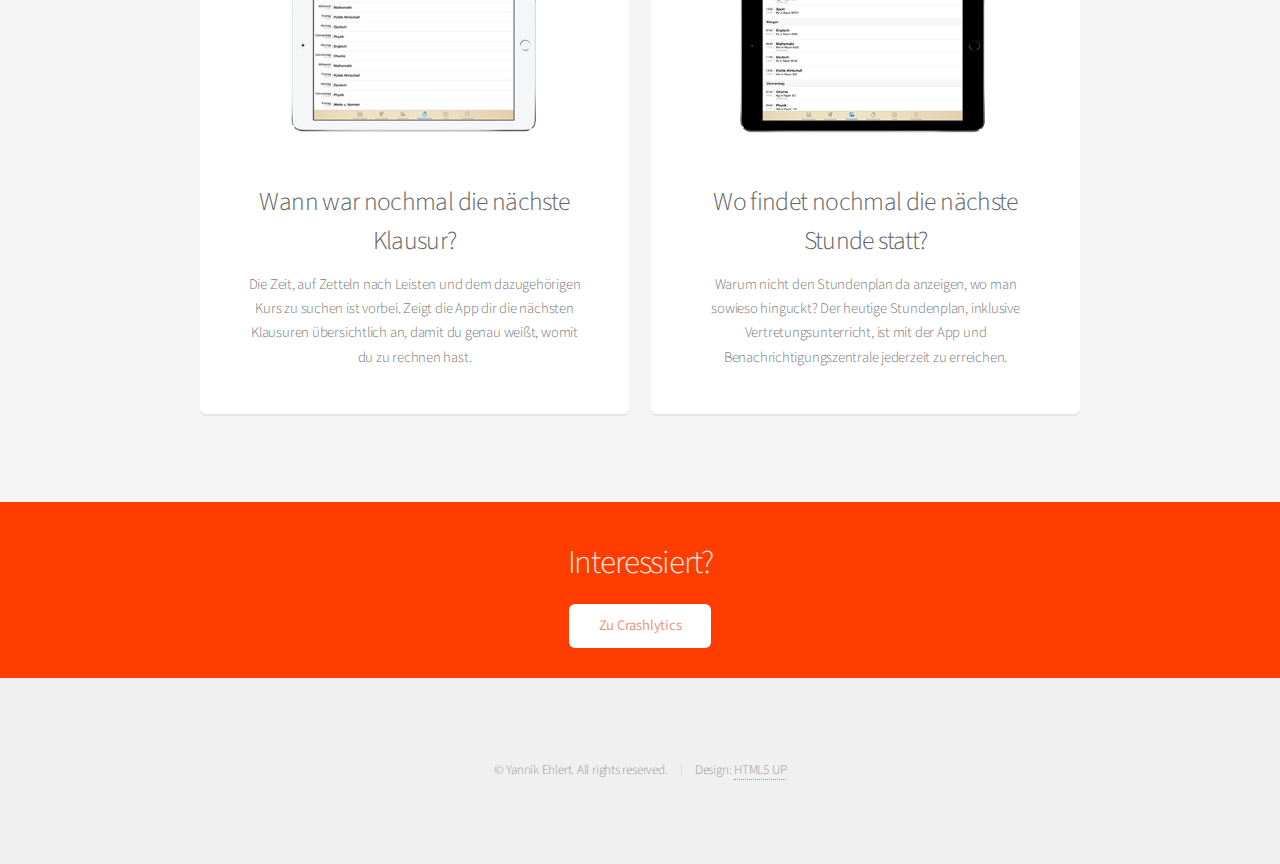
==== commit c3c0ce02: "Some changes - Don't call the app MDG Nienburg for iOS but MDG Nienburg for iPhone - Layout fix on m" ====
--- a/index.html
+++ b/index.html
@@ -6,7 +6,7 @@
 -->
 <html>
 	<head>
-		<title>MDG Nienburg iOS App</title>
+		<title>MDG Nienburg iPhone App</title>
 		<meta http-equiv="content-type" content="text/html; charset=utf-8" />
 		<meta name="description" content="" />
 		<meta name="keywords" content="" />
@@ -28,7 +28,7 @@
 
 		<!-- Header -->
 			<header id="header" class="alt">
-				<h1><a href="javascript:void(0)">MDG Nienburg</a> für iOS</h1>
+				<h1><a href="javascript:void(0)">MDG Nienburg</a> für iPhone</h1>
 				<nav id="nav">
 					<ul>
 						<li><a href="index.html">Startseite</a></li>
@@ -36,6 +36,7 @@
 							<a href="" class="icon fa-angle-down">Entwicklung</a>
 							<ul>
 								<li><a href="team.html">Team</a></li>
+								<li><a href="check.html">Gerätecheck</a></li>
 								<li><a href="contact.html">Funktionswunsch / Bugs</a></li>
 							</ul>
 						</li>
@@ -46,7 +47,8 @@
 
 		<!-- Banner -->
 			<section id="banner">
-				<h2><img src="images/AppIcon.png"><br>MDG Nienburg für iOS</h2>
+				<img src="images/AppIcon.png">
+				<h2>MDG Nienburg als App</h2>
 				<p>Alle wichtigen Informationen an einem Platz.</p>
 				<ul class="actions">
 					<li><a href="download.html" class="button special">Download</a></li>
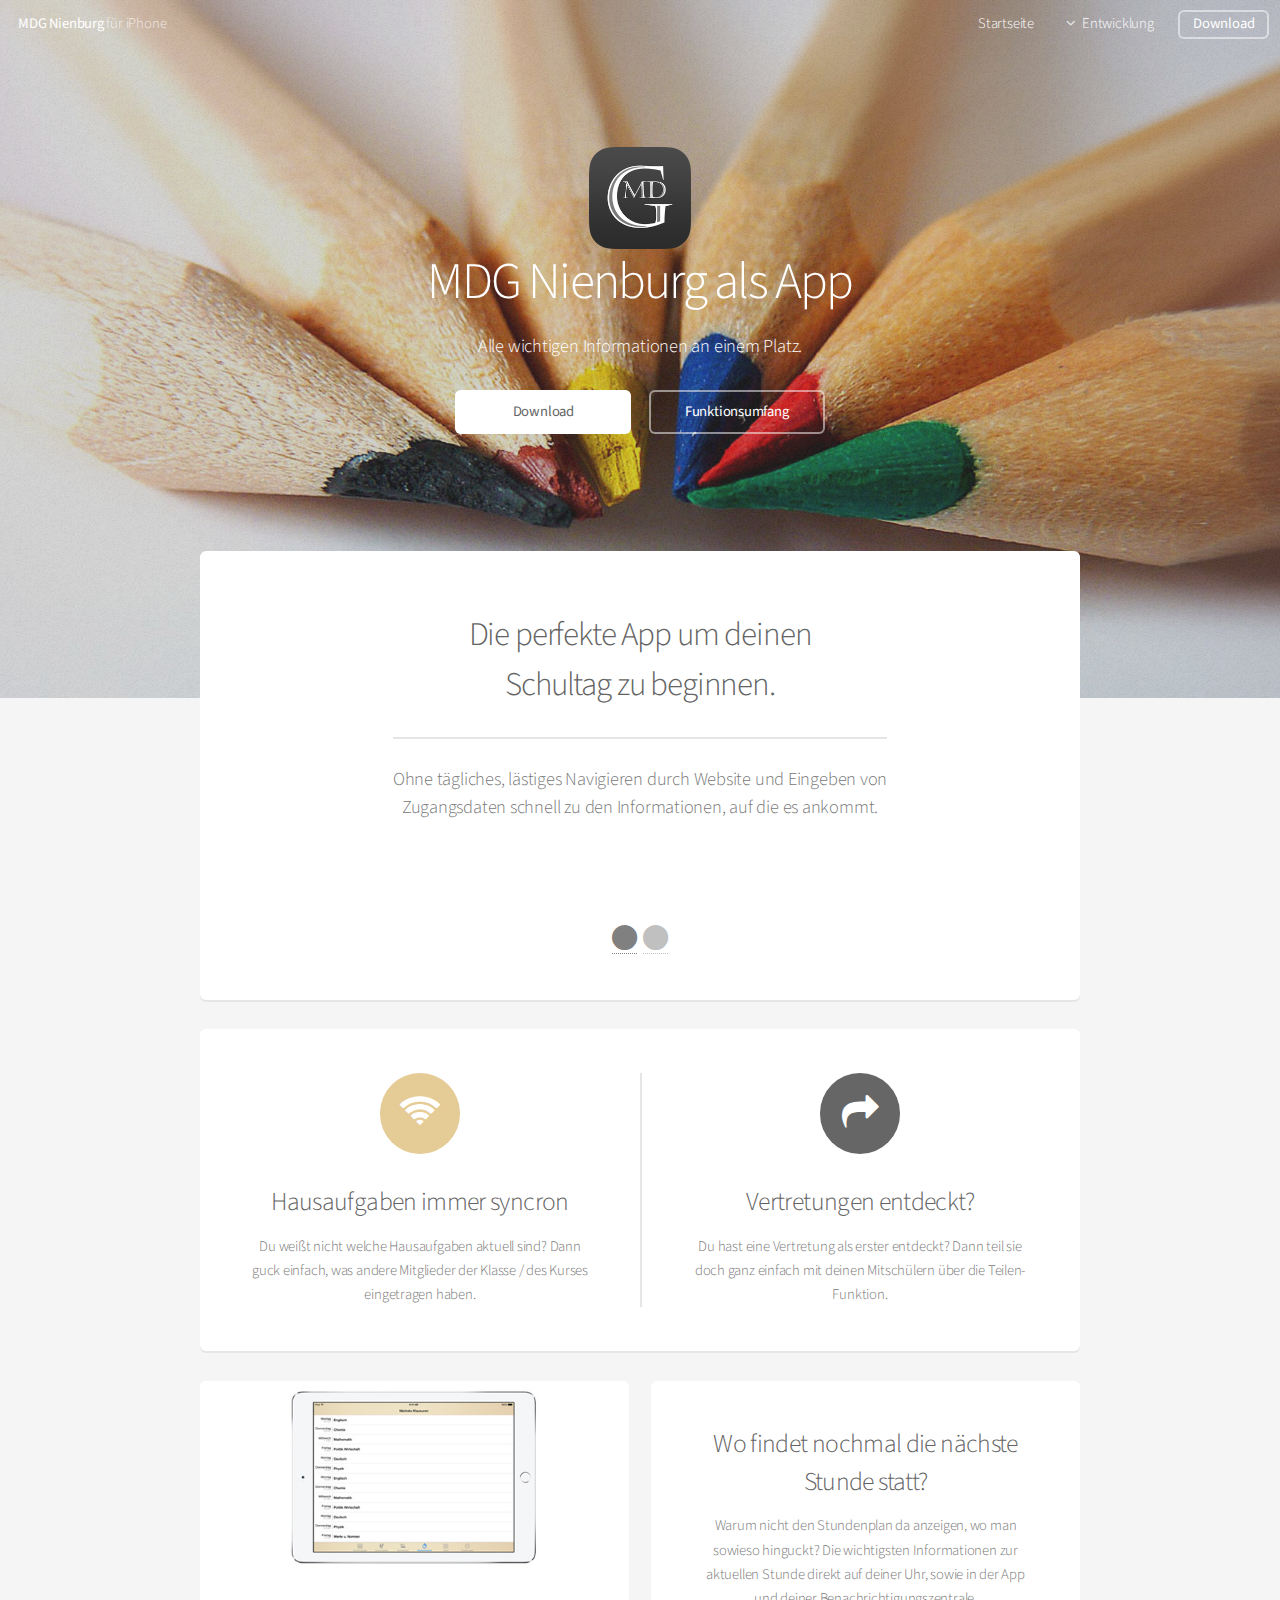
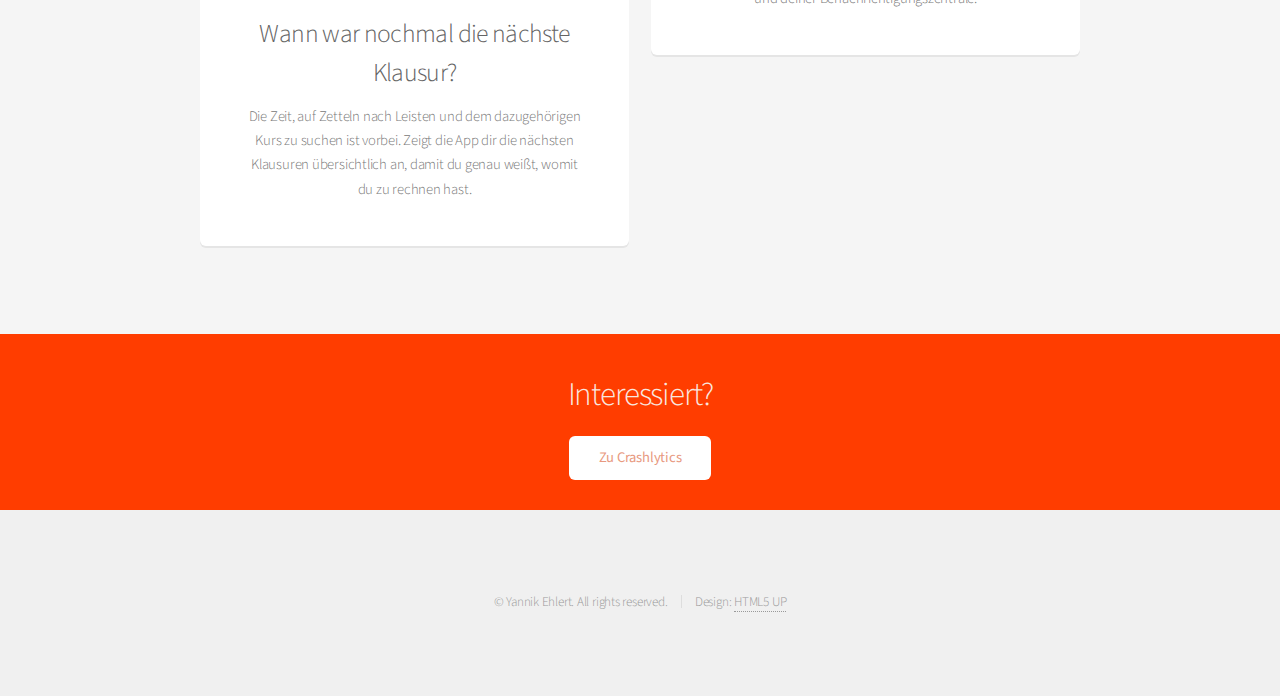
==== commit 92a25329: "high res icon" ====
--- a/index.html
+++ b/index.html
@@ -17,6 +17,19 @@
 		<script src="js/skel.min.js"></script>
 		<script src="js/skel-layers.min.js"></script>
 		<script src="js/init.js"></script>
+		<script>
+		function selectcolor(color) {
+			if (color == "black") {
+				$('#iphoneswhite').fadeOut("fast",function() {
+					$('#iphonesblack').fadeIn("fast");
+				});
+			} else {
+				$('#iphonesblack').fadeOut("fast",function() {
+					$('#iphoneswhite').fadeIn("fast");
+				});
+			}
+		}
+		</script>
 		<noscript>
 			<link rel="stylesheet" href="css/skel.css" />
 			<link rel="stylesheet" href="css/style.css" />
@@ -47,7 +60,7 @@
 
 		<!-- Banner -->
 			<section id="banner">
-				<img src="images/AppIcon.png">
+				<img src="images/AppIcon.png" style="max-width:102px">
 				<h2>MDG Nienburg als App</h2>
 				<p>Alle wichtigen Informationen an einem Platz.</p>
 				<ul class="actions">
@@ -67,7 +80,11 @@
 						<p>Ohne tägliches, lästiges Navigieren durch Website und Eingeben von<br />
 						Zugangsdaten schnell zu den Informationen, auf die es ankommt.</p>
 					</header>
-					<span class="image featured"><img src="images/pic01.jpg" alt="" /></span>
+					<span class="image featured"><img src="images/iPhones_white.jpg" id="iphoneswhite" alt="" /><img src="images/iPhones_black.jpg" style="display:none;" id="iphonesblack" alt="" /></span>
+							<div id="selectmodel">
+								<!--a style="background-color:grey;color:#fff" type="button" href="#" class="button">Grau</a> &nbsp;&nbsp;<a style="background-color:lightgrey;color:#000" type="button" href="#" class="button">Silber</a> &nbsp;&nbsp;<a style="background-color:gold;color:#000" type="button" href="#" class="button">Gold</a-->
+									<a href="javascript:void(0)" onclick="selectcolor('black')" style="color:grey;" class="fa fa-circle fa-2x"></a>&nbsp;&nbsp;<a href="javascript:void(0)" onclick="selectcolor('white')" class="fa fa-circle fa-2x" style="color:silver;"></a>
+							</div>
 				</section>
 						
 				<section class="box special features">
@@ -98,9 +115,9 @@
 					<div class="6u">
 
 						<section class="box special">
-							<span class="image featured"><img src="images/pic03.jpg" alt="" /></span>
+							<span class="image featured"><img src="images/watch.jpg" alt="" /></span>
 							<h3>Wo findet nochmal die nächste Stunde statt?</h3>
-							<p>Warum nicht den Stundenplan da anzeigen, wo man sowieso hinguckt? Der heutige Stundenplan, inklusive Vertretungsunterricht, ist mit der App und Benachrichtigungszentrale jederzeit zu erreichen.</p>
+							<p>Warum nicht den Stundenplan da anzeigen, wo man sowieso hinguckt? Die wichtigsten Informationen zur aktuellen Stunde direkt auf deiner Uhr, sowie in der App und deiner Benachrichtigungszentrale.</p>
 						</section>
 
 					</div>
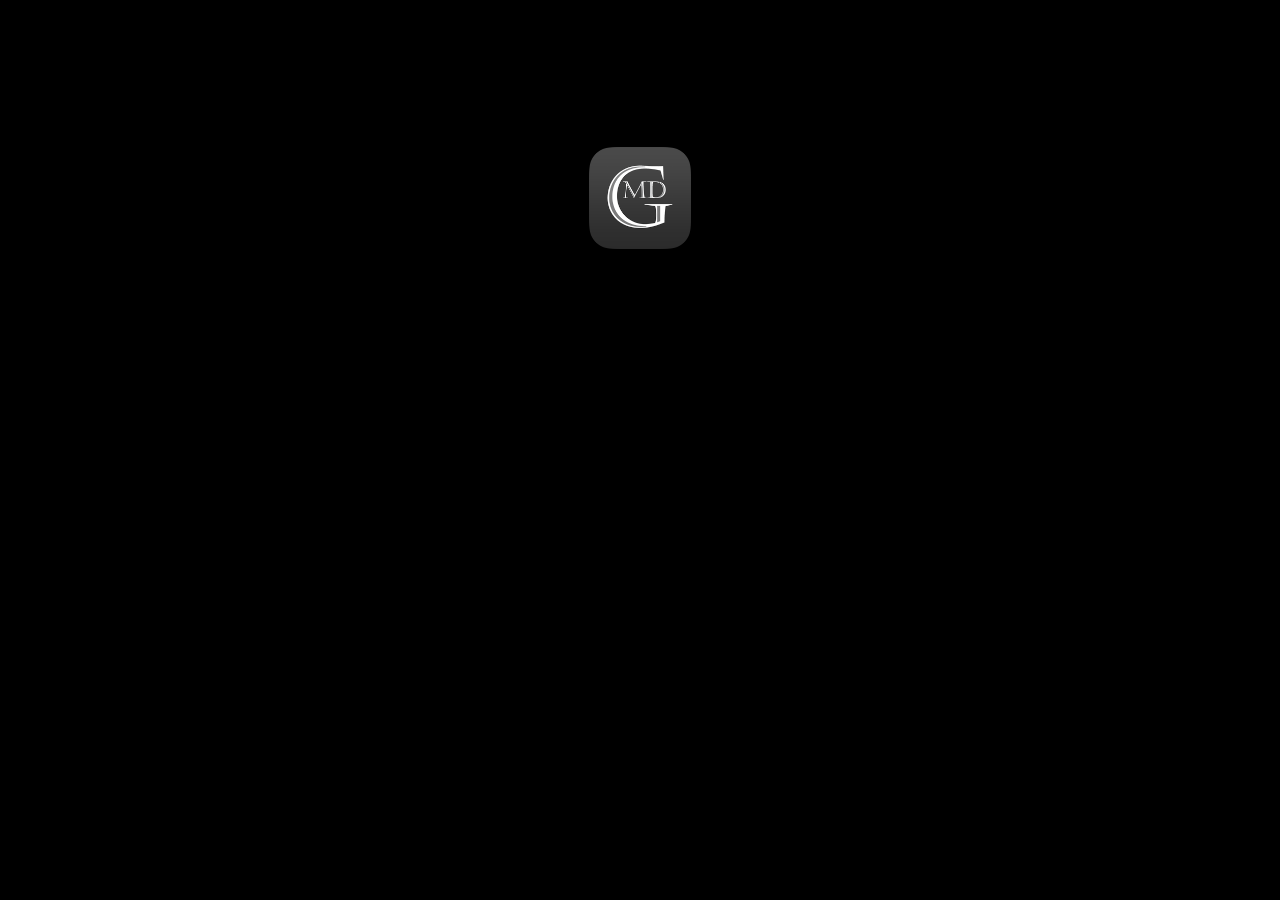
==== commit 51aa1821: "add login and registration possibilities" ====
--- a/index.html
+++ b/index.html
@@ -18,7 +18,11 @@
 		<script src="js/skel-layers.min.js"></script>
 		<script src="js/init.js"></script>
 		<script>
-		function selectcolor(color) {
+		function scrollto() {
+			$('html, body').animate({ scrollTop: ($("#main").offset().top)}, 'slow');
+			window.location.hash = "#main";
+		}
+ 		function selectcolor(color) {
 			if (color == "black") {
 				$('#iphoneswhite').fadeOut("fast",function() {
 					$('#iphonesblack').fadeIn("fast");
@@ -29,6 +33,28 @@
 				});
 			}
 		}
+		$(window).load(function() {
+			if (window.location.hash != "#noanim") {
+				$('#stdcontent').show();
+				var offset = $($('#banner').children()[0]).offset();
+				$('#appimagewelcome').offset(offset);
+				$('#appimagewelcome').show();
+				$('#stdcontent').hide();
+				setTimeout(function() {
+					$('#stdcontent').fadeIn(1000,function() {
+						$('html').css("background-color","");
+						$('#appimagewelcome').hide();
+					});
+				}, 2000);
+			}
+		});
+		$(function() {
+			if (window.location.hash != "#noanim") {
+				$('html').css("background-color","black");
+				$('#stdcontent').hide();
+				$('#stdcontent').css("background-color","#f5f5f5");
+			}
+		});
 		</script>
 		<noscript>
 			<link rel="stylesheet" href="css/skel.css" />
@@ -38,13 +64,21 @@
 		<!--[if lte IE 8]><link rel="stylesheet" href="css/ie/v8.css" /><![endif]-->
 	</head>
 	<body class="landing">
-
+		<img id="appimagewelcome" style="max-width:102px;display:none;position:absolute" src="images/AppIcon.png">
+		<div id="stdcontent">
 		<!-- Header -->
 			<header id="header" class="alt">
 				<h1><a href="javascript:void(0)">MDG Nienburg</a> für iPhone</h1>
 				<nav id="nav">
 					<ul>
-						<li><a href="index.html">Startseite</a></li>
+						<li><a href="index.html"><li><a href="index.html#noanim">Startseite</a></li></a></li>
+						<li>
+							<a href="" class="icon fa-angle-down">Management</a>
+							<ul>
+								<li><a href="login.html">Login</a></li>
+								<li><a href="register.html">Registrieren</a></li>
+							</ul>
+						</li>
 						<li>
 							<a href="" class="icon fa-angle-down">Entwicklung</a>
 							<ul>
@@ -53,7 +87,7 @@
 								<li><a href="contact.html">Funktionswunsch / Bugs</a></li>
 							</ul>
 						</li>
-						<li><a href="download.html" class="button">Download</a></li>
+						<li><a href="javascript:void(0)" class="button">Bald verfügbar</a></li>
 					</ul>
 				</nav>
 			</header>
@@ -65,7 +99,7 @@
 				<p>Alle wichtigen Informationen an einem Platz.</p>
 				<ul class="actions">
 					<li><a href="download.html" class="button special">Download</a></li>
-					<li><a href="#main" class="button">Funktionsumfang</a></li>
+					<li><a href="javascript:scrollto()" class="button">Funktionsumfang</a></li>
 				</ul>
 			</section>
 
@@ -77,7 +111,7 @@
 						<h2>Die perfekte App um deinen
 						<br />
 						Schultag zu beginnen.</h2>
-						<p>Ohne tägliches, lästiges Navigieren durch Website und Eingeben von<br />
+						<p>Ohne tägliches, lästiges Navigieren durch Websites und Eingeben von<br />
 						Zugangsdaten schnell zu den Informationen, auf die es ankommt.</p>
 					</header>
 					<span class="image featured"><img src="images/iPhones_white.jpg" id="iphoneswhite" alt="" /><img src="images/iPhones_black.jpg" style="display:none;" id="iphonesblack" alt="" /></span>
@@ -127,22 +161,20 @@
 			
 		<!-- CTA -->
 			<section id="cta">
-				<h2>Interessiert?</h2>
-				<a href="https://betas.to/vmzWyxJu" class="button">Zu Crashlytics</a>
-				
+				<h2>Bald verfügbar</h2>
 			</section>
 			
 		<!-- Footer -->
 			<footer id="footer">
-				<!--<ul class="icons">
-					li><a href="#" class="icon fa-twitter"><span class="label">Twitter</span></a></li>
-					<li><a href="#" class="icon fa-facebook"><span class="label">Facebook</span></a></li>
-					<li><a href="#" class="icon fa-github"><span class="label">Github</span></a></li>
-				</ul>-->
+				<ul class="icons">
+					<!--li><a href="#" class="icon fa-twitter"><span class="label">Twitter</span></a></li>
+					<li><a href="#" class="icon fa-facebook"><span class="label">Facebook</span></a></li-->
+					<li><a href="https://github.com/MDG-Apps" class="icon fa-github"><span class="label">Github</span></a></li>
+				</ul>
 				<ul class="copyright">
 					<li>&copy; Yannik Ehlert. All rights reserved.</li><li>Design: <a href="http://html5up.net">HTML5 UP</a></li>
 				</ul>
 			</footer>
-
+		</div>
 	</body>
 </html>